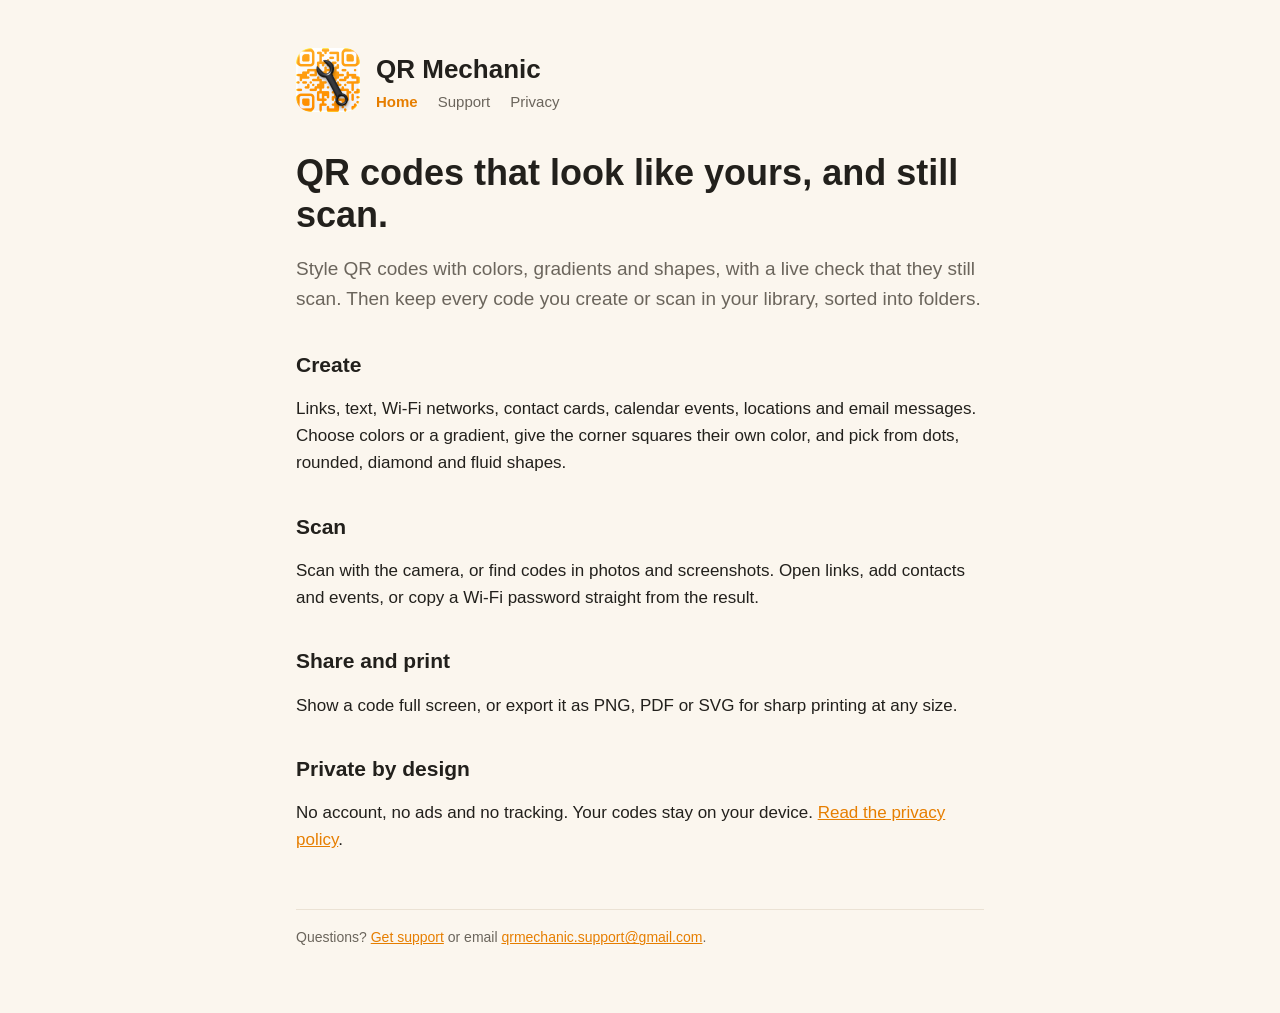
==== index.html @ 71390697 "Add the QR Mechanic home, support and privacy pages Co-Authored-By: Claude Opus 5.5 <noreply@anthrop" ====
<!doctype html>
<html lang="en">
<head>
  <meta charset="utf-8">
  <meta name="viewport" content="width=device-width, initial-scale=1">
  <title>QR Mechanic</title>
  <meta name="description" content="Style QR codes with colors, gradients and shapes, with a live check that they still scan.">
  <link rel="icon" href="icon.png">
  <link rel="stylesheet" href="style.css">
</head>
<body>
<main>
  <header>
    <a href="./"><img src="icon.png" alt=""></a>
    <div>
      <a class="name" href="./">QR Mechanic</a>
      <nav><a href="./" aria-current="page">Home</a><a href="support/">Support</a><a href="privacy/">Privacy</a></nav>
    </div>
  </header>

  <h1>QR codes that look like yours, and still scan.</h1>
  <p class="lead">Style QR codes with colors, gradients and shapes, with a live check that they still scan. Then keep every code you create or scan in your library, sorted into folders.</p>

  <h2>Create</h2>
  <p>Links, text, Wi-Fi networks, contact cards, calendar events, locations and email messages. Choose colors or a gradient, give the corner squares their own color, and pick from dots, rounded, diamond and fluid shapes.</p>

  <h2>Scan</h2>
  <p>Scan with the camera, or find codes in photos and screenshots. Open links, add contacts and events, or copy a Wi-Fi password straight from the result.</p>

  <h2>Share and print</h2>
  <p>Show a code full screen, or export it as PNG, PDF or SVG for sharp printing at any size.</p>

  <h2>Private by design</h2>
  <p>No account, no ads and no tracking. Your codes stay on your device. <a href="privacy/">Read the privacy policy</a>.</p>

  <footer>Questions? <a href="support/">Get support</a> or email <a href="mailto:qrmechanic.support@gmail.com">qrmechanic.support@gmail.com</a>.</footer>
</main>
</body>
</html>
---- style.css ----
:root {
  --bg: #fbf6ee;
  --card: #ffffff;
  --text: #22201c;
  --muted: #6b655c;
  --accent: #e67e00;
  --line: #ebe2d4;
}
@media (prefers-color-scheme: dark) {
  :root {
    --bg: #1a1814;
    --card: #24211c;
    --text: #f3eee6;
    --muted: #a59d90;
    --accent: #ff9a1f;
    --line: #38332b;
  }
}
* { box-sizing: border-box; }
body {
  margin: 0;
  background: var(--bg);
  color: var(--text);
  font: 17px/1.6 -apple-system, BlinkMacSystemFont, "Segoe UI", Helvetica, Arial, sans-serif;
}
main { max-width: 720px; margin: 0 auto; padding: 48px 16px 64px; }
header { display: flex; align-items: center; gap: 16px; margin-bottom: 32px; }
header img { width: 64px; height: 64px; border-radius: 15px; }
header a { color: inherit; text-decoration: none; }
header .name { font: 800 26px/1.2 ui-rounded, -apple-system, sans-serif; }
nav { display: flex; gap: 20px; margin-top: 4px; font-size: 15px; }
nav a { color: var(--muted); text-decoration: none; }
nav a[aria-current] { color: var(--accent); font-weight: 600; }
h1 { font: 800 36px/1.15 ui-rounded, -apple-system, sans-serif; margin: 0 0 12px; }
h2 { font: 700 21px/1.3 ui-rounded, -apple-system, sans-serif; margin: 36px 0 8px; }
p, li { color: var(--text); }
.lead { font-size: 19px; color: var(--muted); }
a { color: var(--accent); }
.card {
  background: var(--card);
  border: 1px solid var(--line);
  border-radius: 16px;
  padding: 20px 24px;
  margin: 24px 0;
}
.card p { margin: 4px 0; }
.button {
  display: inline-block;
  background: var(--accent);
  color: #fff;
  font-weight: 600;
  text-decoration: none;
  padding: 10px 20px;
  border-radius: 999px;
  margin-top: 8px;
}
footer { margin-top: 56px; font-size: 14px; color: var(--muted); border-top: 1px solid var(--line); padding-top: 16px; }
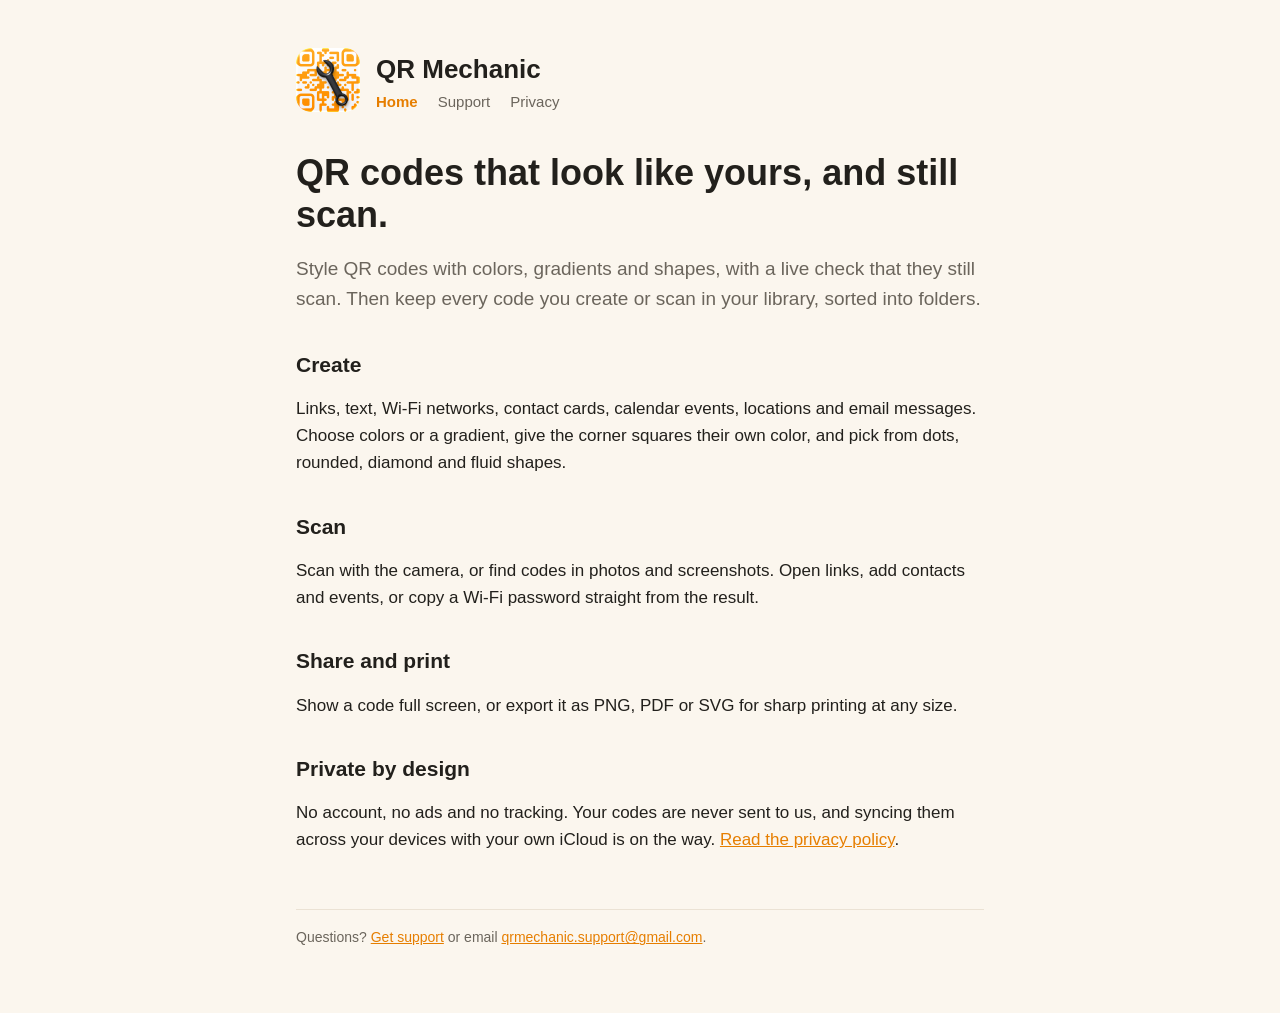
==== commit a52f749a: "Mention that iCloud sync is coming Co-Authored-By: Claude Opus 5.5 <noreply@anthropic.com>" ====
--- a/index.html
+++ b/index.html
@@ -31,7 +31,7 @@
   <p>Show a code full screen, or export it as PNG, PDF or SVG for sharp printing at any size.</p>
 
   <h2>Private by design</h2>
-  <p>No account, no ads and no tracking. Your codes stay on your device. <a href="privacy/">Read the privacy policy</a>.</p>
+  <p>No account, no ads and no tracking. Your codes are never sent to us, and syncing them across your devices with your own iCloud is on the way. <a href="privacy/">Read the privacy policy</a>.</p>
 
   <footer>Questions? <a href="support/">Get support</a> or email <a href="mailto:qrmechanic.support@gmail.com">qrmechanic.support@gmail.com</a>.</footer>
 </main>
